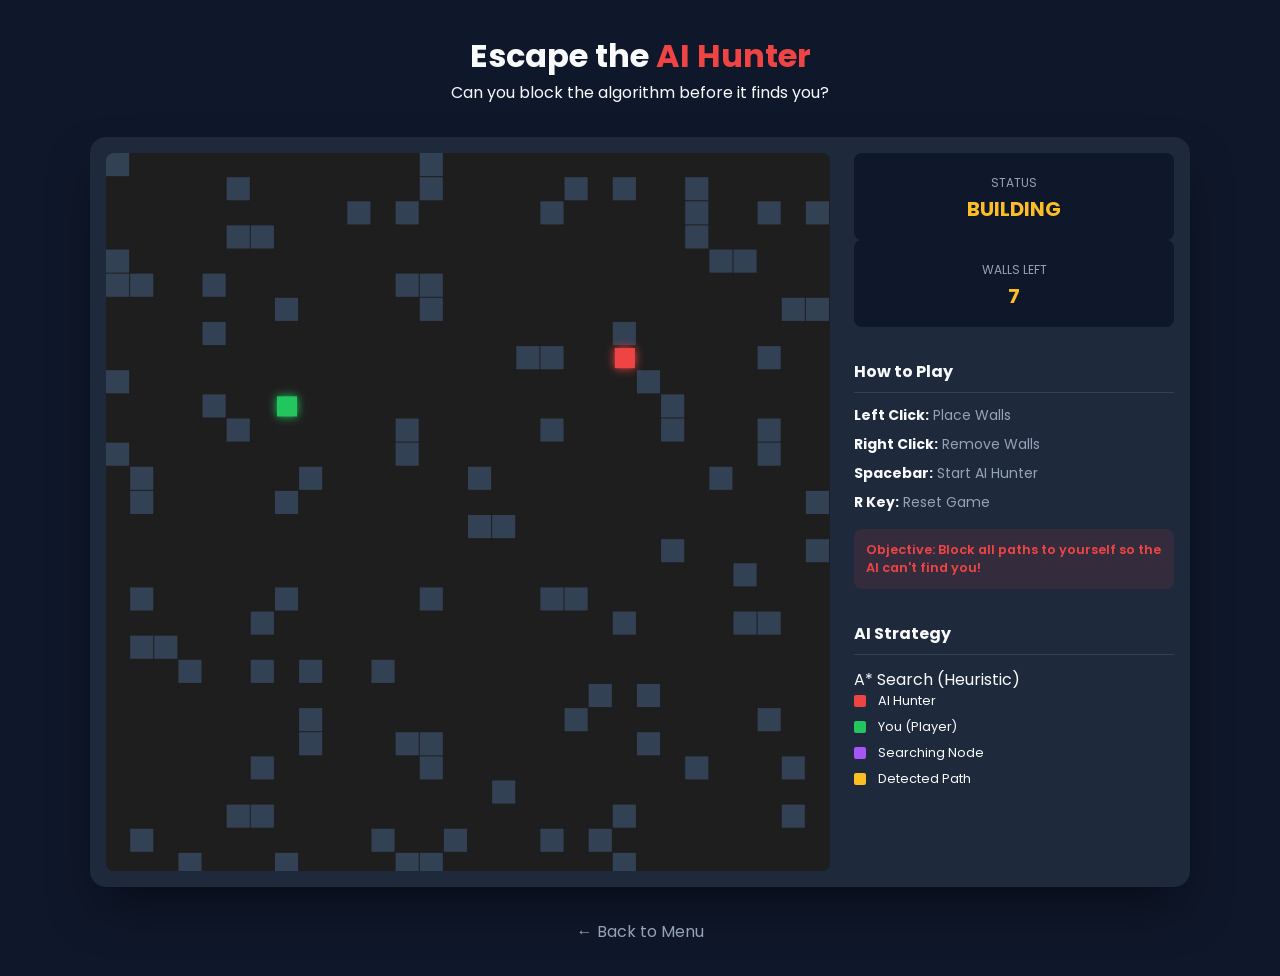
==== escape-ai/index.html @ 464ea35c "snake, escape ai Add more games, still need more editing." ====
<!DOCTYPE html>
<html lang="en">
<head>
    <meta charset="UTF-8">
    <meta name="viewport" content="width=device-width, initial-scale=1.0">
    <title>Escape the AI Hunter - Algorithm Discovery</title>
    <link rel="stylesheet" href="style.css">
    <link rel="preconnect" href="https://fonts.googleapis.com">
    <link rel="preconnect" href="https://fonts.gstatic.com" crossorigin>
    <link href="https://fonts.googleapis.com/css2?family=Poppins:wght@400;600;700&family=JetBrains+Mono:wght@400;700&display=swap" rel="stylesheet">
</head>
<body>
    <div class="container">
        <header>
            <h1>Escape the <span>AI Hunter</span></h1>
            <p>Can you block the algorithm before it finds you?</p>
        </header>

        <div class="game-layout">
            <div class="game-container">
                <canvas id="gameCanvas" width="600" height="600"></canvas>
                <div id="status-overlay" class="overlay hidden">
                    <h2 id="status-text">PLAYER WINS!</h2>
                    <button id="play-again-btn" class="primary-btn" style="margin-top: 1rem; width: auto; padding: 0.75rem 2rem;">Play Again</button>
                </div>
            </div>

            <div class="side-panel">
                <div class="game-stats">
                    <div class="stat-box">
                        <span class="label">Status</span>
                        <span id="game-state-text" class="value">BUILDING</span>
                    </div>
                    <div class="stat-box">
                        <span class="label">Walls Left</span>
                        <span id="walls-left" class="value">10</span>
                    </div>
                </div>

                <div class="instructions">
                    <h3>How to Play</h3>
                    <ul>
                        <li><strong>Left Click:</strong> Place Walls</li>
                        <li><strong>Right Click:</strong> Remove Walls</li>
                        <li><strong>Spacebar:</strong> Start AI Hunter</li>
                        <li><strong>R Key:</strong> Reset Game</li>
                    </ul>
                    <p class="mission">Objective: Block all paths to yourself so the AI can't find you!</p>
                </div>

                <div class="algorithm-visual">
                    <h3>AI Strategy</h3>
                    <div class="algo-tag">A* Search (Heuristic)</div>
                    <div class="legend">
                        <div class="item"><span class="dot hunter"></span> AI Hunter</div>
                        <div class="item"><span class="dot player"></span> You (Player)</div>
                        <div class="item"><span class="dot searching"></span> Searching Node</div>
                        <div class="item"><span class="dot path"></span> Detected Path</div>
                    </div>
                </div>
            </div>
        </div>

        <footer>
            <a href="../index.html" class="back-link">← Back to Menu</a>
        </footer>
    </div>
    <script src="game.js"></script>
</body>
</html>
---- escape-ai/style.css ----
:root {
    --bg-color: #0f172a;
    --panel-bg: #1e293b;
    --text-color: #f8fafc;
    --text-muted: #94a3b8;
    --hunter-color: #ef4444; /* Dark Red */
    --player-color: #22c55e; /* Bright Green */
    --wall-color: #475569;   /* Dark Gray */
    --path-color: #fbbf24;   /* Gold */
    --search-color: #a855f7; /* Light Purple */
}

* { margin: 0; padding: 0; box-sizing: border-box; }

body {
    font-family: 'Poppins', sans-serif;
    background-color: var(--bg-color);
    color: var(--text-color);
    min-height: 100vh;
    padding: 2rem;
}

.container {
    max-width: 1100px;
    margin: 0 auto;
}

header { text-align: center; margin-bottom: 2rem; }
header h1 span { color: var(--hunter-color); }

.game-layout {
    display: grid;
    grid-template-columns: 1fr 320px;
    gap: 1.5rem;
    background-color: var(--panel-bg);
    padding: 1rem;
    border-radius: 1rem;
    box-shadow: 0 25px 50px -12px rgba(0, 0, 0, 0.5);
    height: 750px; /* เพิ่มความสูงคงที่เพื่อให้ดูเต็ม */
}

.game-container {
    position: relative;
    background-color: #1e1e1e;
    border-radius: 0.5rem;
    overflow: hidden;
    width: 100%;
    height: 100%;
}

canvas {
    display: block;
    width: 100%;
    height: 100%;
    cursor: crosshair;
}

.overlay {
    position: absolute;
    top: 0; left: 0; width: 100%; height: 100%;
    background: rgba(15, 23, 42, 0.9);
    display: flex; flex-direction: column;
    justify-content: center; align-items: center;
    z-index: 10;
}

.overlay.hidden { display: none; }

.side-panel {
    display: flex; flex-direction: column; gap: 2rem;
}

.stat-box {
    background: #0f172a;
    padding: 1rem;
    border-radius: 0.5rem;
    text-align: center;
}

.stat-box .label { font-size: 0.75rem; color: var(--text-muted); text-transform: uppercase; }
.stat-box .value { display: block; font-size: 1.25rem; font-weight: 700; color: var(--path-color); }

.instructions h3, .algorithm-visual h3 {
    font-size: 1rem; margin-bottom: 0.75rem; border-bottom: 1px solid #334155; padding-bottom: 0.5rem;
}

.instructions ul { list-style: none; font-size: 0.875rem; color: var(--text-muted); }
.instructions li { margin-bottom: 0.5rem; }
.instructions strong { color: var(--text-color); }

.mission {
    margin-top: 1rem;
    padding: 0.75rem;
    background: rgba(239, 68, 68, 0.1);
    color: var(--hunter-color);
    border-radius: 0.5rem;
    font-size: 0.8rem;
    font-weight: 600;
}

.legend { display: flex; flex-direction: column; gap: 0.5rem; }
.item { display: flex; align-items: center; gap: 0.75rem; font-size: 0.8rem; }
.dot { width: 12px; height: 12px; border-radius: 2px; }

.dot.hunter { background: var(--hunter-color); }
.dot.player { background: var(--player-color); }
.dot.searching { background: var(--search-color); }
.dot.path { background: var(--path-color); }

.back-link { display: block; text-align: center; margin-top: 2rem; color: var(--text-muted); text-decoration: none; }
.back-link:hover { color: var(--path-color); }
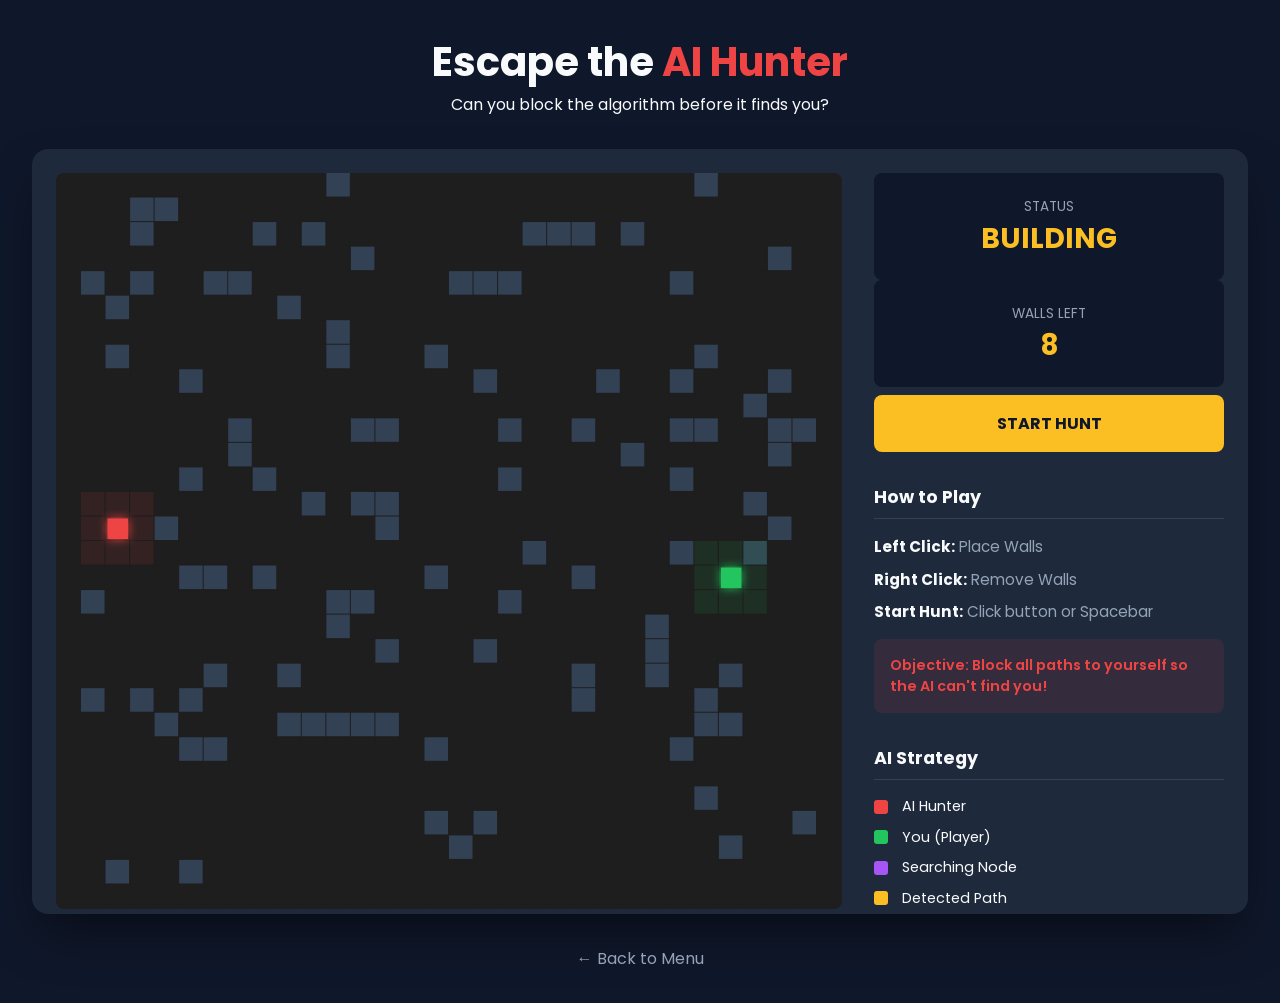
==== commit 36723d7e: "escape ai v1 first version" ====
--- a/escape-ai/index.html
+++ b/escape-ai/index.html
@@ -21,7 +21,10 @@
                 <canvas id="gameCanvas" width="600" height="600"></canvas>
                 <div id="status-overlay" class="overlay hidden">
                     <h2 id="status-text">PLAYER WINS!</h2>
-                    <button id="play-again-btn" class="primary-btn" style="margin-top: 1rem; width: auto; padding: 0.75rem 2rem;">Play Again</button>
+                    <div class="button-group">
+                        <button id="retry-btn" class="secondary-btn">Retry Level</button>
+                        <button id="next-btn" class="primary-btn">Next Level</button>
+                    </div>
                 </div>
             </div>
 
@@ -35,6 +38,7 @@
                         <span class="label">Walls Left</span>
                         <span id="walls-left" class="value">10</span>
                     </div>
+                    <button id="start-btn" class="primary-btn">START HUNT</button>
                 </div>
 
                 <div class="instructions">
@@ -42,15 +46,13 @@
                     <ul>
                         <li><strong>Left Click:</strong> Place Walls</li>
                         <li><strong>Right Click:</strong> Remove Walls</li>
-                        <li><strong>Spacebar:</strong> Start AI Hunter</li>
-                        <li><strong>R Key:</strong> Reset Game</li>
+                        <li><strong>Start Hunt:</strong> Click button or Spacebar</li>
                     </ul>
                     <p class="mission">Objective: Block all paths to yourself so the AI can't find you!</p>
                 </div>
 
                 <div class="algorithm-visual">
                     <h3>AI Strategy</h3>
-                    <div class="algo-tag">A* Search (Heuristic)</div>
                     <div class="legend">
                         <div class="item"><span class="dot hunter"></span> AI Hunter</div>
                         <div class="item"><span class="dot player"></span> You (Player)</div>
@@ -67,4 +69,4 @@
     </div>
     <script src="game.js"></script>
 </body>
-</html>
+</html>
--- a/escape-ai/style.css
+++ b/escape-ai/style.css
@@ -21,22 +21,24 @@
 }
 
 .container {
-    max-width: 1100px;
+    max-width: 1400px;
     margin: 0 auto;
 }
 
 header { text-align: center; margin-bottom: 2rem; }
+header h1 { font-size: 2.5rem; }
 header h1 span { color: var(--hunter-color); }
 
 .game-layout {
     display: grid;
-    grid-template-columns: 1fr 320px;
-    gap: 1.5rem;
+    grid-template-columns: 1fr 350px;
+    gap: 2rem;
     background-color: var(--panel-bg);
-    padding: 1rem;
+    padding: 1.5rem;
     border-radius: 1rem;
     box-shadow: 0 25px 50px -12px rgba(0, 0, 0, 0.5);
-    height: 750px; /* เพิ่มความสูงคงที่เพื่อให้ดูเต็ม */
+    height: 85vh; /* Responsive height */
+    min-height: 700px;
 }
 
 .game-container {
@@ -46,12 +48,14 @@
     overflow: hidden;
     width: 100%;
     height: 100%;
+    display: flex;
+    justify-content: center;
+    align-items: center;
 }
 
 canvas {
     display: block;
-    width: 100%;
-    height: 100%;
+    /* Canvas size is managed by JS to stay square */
     cursor: crosshair;
 }
 
@@ -72,40 +76,88 @@
 
 .stat-box {
     background: #0f172a;
-    padding: 1rem;
+    padding: 1.25rem;
     border-radius: 0.5rem;
     text-align: center;
 }
 
-.stat-box .label { font-size: 0.75rem; color: var(--text-muted); text-transform: uppercase; }
-.stat-box .value { display: block; font-size: 1.25rem; font-weight: 700; color: var(--path-color); }
+.stat-box .label { font-size: 0.85rem; color: var(--text-muted); text-transform: uppercase; }
+.stat-box .value { display: block; font-size: 1.75rem; font-weight: 700; color: var(--path-color); }
 
 .instructions h3, .algorithm-visual h3 {
-    font-size: 1rem; margin-bottom: 0.75rem; border-bottom: 1px solid #334155; padding-bottom: 0.5rem;
+    font-size: 1.1rem; margin-bottom: 1rem; border-bottom: 1px solid #334155; padding-bottom: 0.5rem;
 }
 
-.instructions ul { list-style: none; font-size: 0.875rem; color: var(--text-muted); }
-.instructions li { margin-bottom: 0.5rem; }
+.instructions ul { list-style: none; font-size: 0.95rem; color: var(--text-muted); }
+.instructions li { margin-bottom: 0.6rem; }
 .instructions strong { color: var(--text-color); }
 
 .mission {
     margin-top: 1rem;
-    padding: 0.75rem;
+    padding: 1rem;
     background: rgba(239, 68, 68, 0.1);
     color: var(--hunter-color);
     border-radius: 0.5rem;
-    font-size: 0.8rem;
+    font-size: 0.9rem;
     font-weight: 600;
 }
 
-.legend { display: flex; flex-direction: column; gap: 0.5rem; }
-.item { display: flex; align-items: center; gap: 0.75rem; font-size: 0.8rem; }
-.dot { width: 12px; height: 12px; border-radius: 2px; }
+.legend { display: flex; flex-direction: column; gap: 0.6rem; }
+.item { display: flex; align-items: center; gap: 0.85rem; font-size: 0.9rem; }
+.dot { width: 14px; height: 14px; border-radius: 3px; }
 
 .dot.hunter { background: var(--hunter-color); }
 .dot.player { background: var(--player-color); }
 .dot.searching { background: var(--search-color); }
 .dot.path { background: var(--path-color); }
 
+.primary-btn {
+    background-color: var(--path-color);
+    color: #0f172a;
+    border: none;
+    padding: 1rem 1.5rem;
+    border-radius: 0.5rem;
+    font-weight: 700;
+    font-size: 1rem;
+    cursor: pointer;
+    font-family: inherit;
+    transition: all 0.2s;
+    width: 100%;
+    margin-top: 0.5rem;
+}
+
+.primary-btn:hover {
+    background-color: #f59e0b;
+    transform: translateY(-2px);
+}
+
+.primary-btn:active {
+    transform: translateY(0);
+}
+
+.secondary-btn {
+    background-color: transparent;
+    color: var(--text-color);
+    border: 2px solid var(--wall-color);
+    padding: 1rem 1.5rem;
+    border-radius: 0.5rem;
+    font-weight: 700;
+    font-size: 1rem;
+    cursor: pointer;
+    font-family: inherit;
+    transition: all 0.2s;
+}
+
+.secondary-btn:hover {
+    border-color: var(--text-color);
+    background: rgba(255,255,255,0.05);
+}
+
+.button-group {
+    display: flex;
+    gap: 1rem;
+    margin-top: 1.5rem;
+}
+
 .back-link { display: block; text-align: center; margin-top: 2rem; color: var(--text-muted); text-decoration: none; }
 .back-link:hover { color: var(--path-color); }
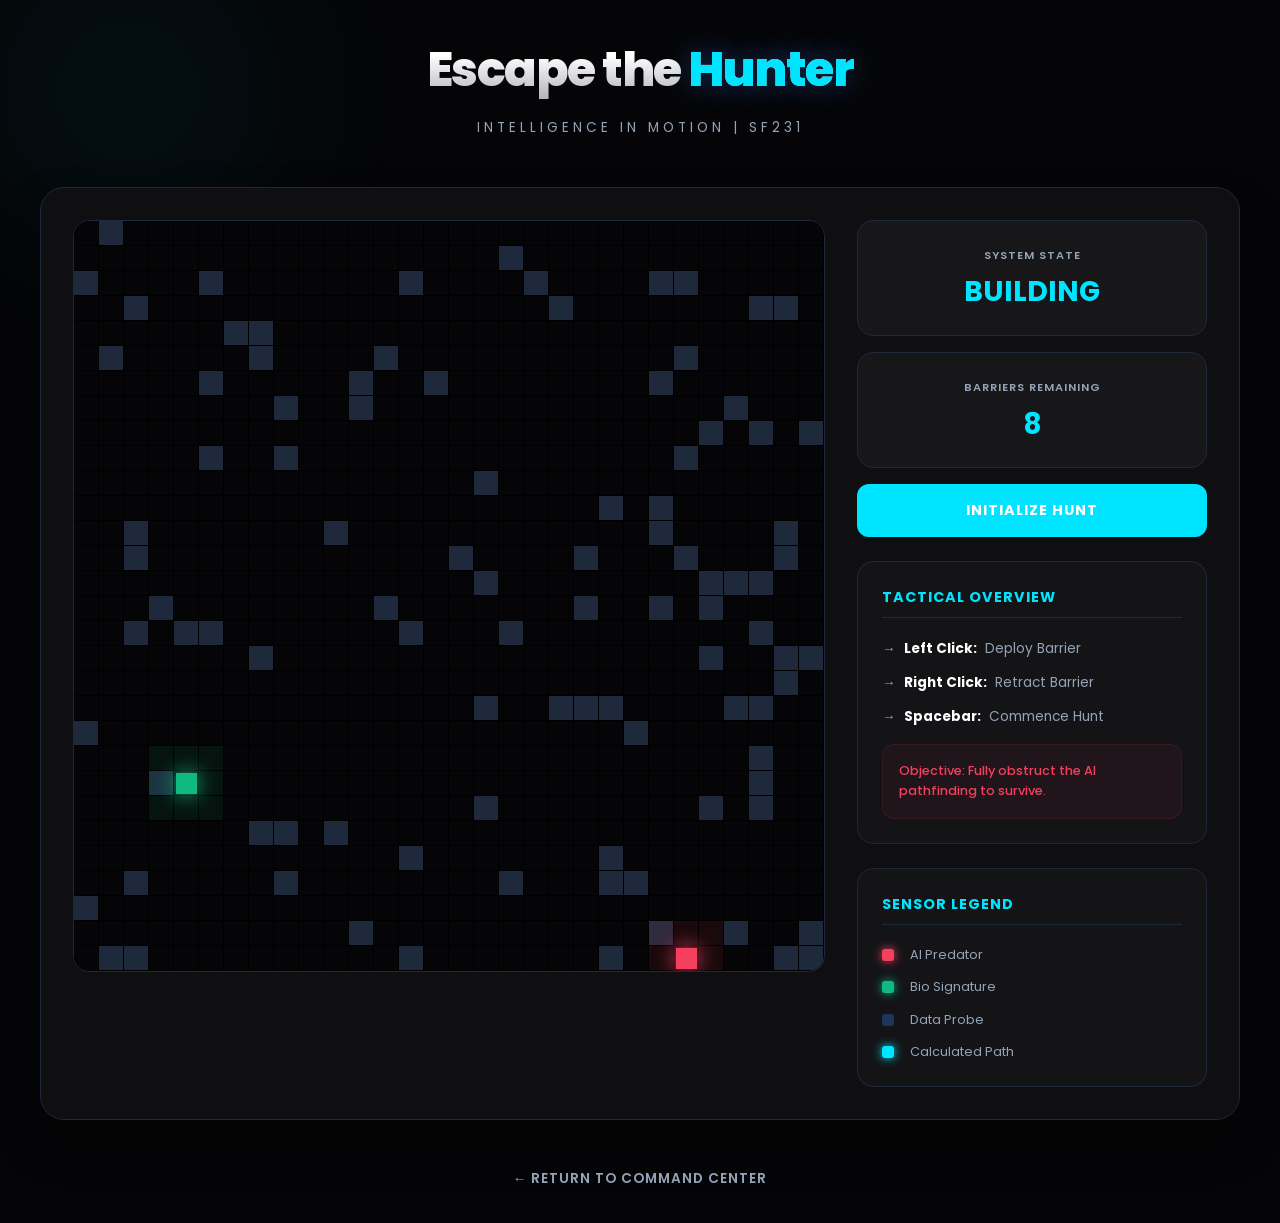
==== commit 0a9eda24: "first part ux/ui edit" ====
--- a/escape-ai/index.html
+++ b/escape-ai/index.html
@@ -3,24 +3,24 @@
 <head>
     <meta charset="UTF-8">
     <meta name="viewport" content="width=device-width, initial-scale=1.0">
-    <title>Escape the AI Hunter - Algorithm Discovery</title>
+    <title>AuAI | Escape the Hunter</title>
     <link rel="stylesheet" href="style.css">
     <link rel="preconnect" href="https://fonts.googleapis.com">
     <link rel="preconnect" href="https://fonts.gstatic.com" crossorigin>
-    <link href="https://fonts.googleapis.com/css2?family=Poppins:wght@400;600;700&family=JetBrains+Mono:wght@400;700&display=swap" rel="stylesheet">
+    <link href="https://fonts.googleapis.com/css2?family=Poppins:wght@300;400;600;700;800&display=swap" rel="stylesheet">
 </head>
 <body>
     <div class="container">
         <header>
-            <h1>Escape the <span>AI Hunter</span></h1>
-            <p>Can you block the algorithm before it finds you?</p>
+            <h1>Escape the <span>Hunter</span></h1>
+            <p>Intelligence in Motion | SF231</p>
         </header>
 
         <div class="game-layout">
             <div class="game-container">
-                <canvas id="gameCanvas" width="600" height="600"></canvas>
+                <canvas id="gameCanvas"></canvas>
                 <div id="status-overlay" class="overlay hidden">
-                    <h2 id="status-text">PLAYER WINS!</h2>
+                    <h2 id="status-text">MISSION SUCCESS</h2>
                     <div class="button-group">
                         <button id="retry-btn" class="secondary-btn">Retry Level</button>
                         <button id="next-btn" class="primary-btn">Next Level</button>
@@ -31,42 +31,42 @@
             <div class="side-panel">
                 <div class="game-stats">
                     <div class="stat-box">
-                        <span class="label">Status</span>
+                        <span class="label">System State</span>
                         <span id="game-state-text" class="value">BUILDING</span>
                     </div>
                     <div class="stat-box">
-                        <span class="label">Walls Left</span>
-                        <span id="walls-left" class="value">10</span>
+                        <span class="label">Barriers Remaining</span>
+                        <span id="walls-left" class="value">0</span>
                     </div>
-                    <button id="start-btn" class="primary-btn">START HUNT</button>
+                    <button id="start-btn" class="primary-btn">Initialize Hunt</button>
                 </div>
 
                 <div class="instructions">
-                    <h3>How to Play</h3>
+                    <h3>Tactical Overview</h3>
                     <ul>
-                        <li><strong>Left Click:</strong> Place Walls</li>
-                        <li><strong>Right Click:</strong> Remove Walls</li>
-                        <li><strong>Start Hunt:</strong> Click button or Spacebar</li>
+                        <li><strong>Left Click:</strong> Deploy Barrier</li>
+                        <li><strong>Right Click:</strong> Retract Barrier</li>
+                        <li><strong>Spacebar:</strong> Commence Hunt</li>
                     </ul>
-                    <p class="mission">Objective: Block all paths to yourself so the AI can't find you!</p>
+                    <p class="mission">Objective: Fully obstruct the AI pathfinding to survive.</p>
                 </div>
 
                 <div class="algorithm-visual">
-                    <h3>AI Strategy</h3>
+                    <h3>Sensor Legend</h3>
                     <div class="legend">
-                        <div class="item"><span class="dot hunter"></span> AI Hunter</div>
-                        <div class="item"><span class="dot player"></span> You (Player)</div>
-                        <div class="item"><span class="dot searching"></span> Searching Node</div>
-                        <div class="item"><span class="dot path"></span> Detected Path</div>
+                        <div class="item"><span class="dot hunter"></span> AI Predator</div>
+                        <div class="item"><span class="dot player"></span> Bio Signature</div>
+                        <div class="item"><span class="dot searching"></span> Data Probe</div>
+                        <div class="item"><span class="dot path"></span> Calculated Path</div>
                     </div>
                 </div>
             </div>
         </div>
 
         <footer>
-            <a href="../index.html" class="back-link">← Back to Menu</a>
+            <a href="../index.html" class="back-link">← Return to Command Center</a>
         </footer>
     </div>
     <script src="game.js"></script>
 </body>
-</html>+</html>
--- a/escape-ai/style.css
+++ b/escape-ai/style.css
@@ -1,13 +1,20 @@
+/* AuAI Theme for Escape the Hunter */
 :root {
-    --bg-color: #0f172a;
-    --panel-bg: #1e293b;
-    --text-color: #f8fafc;
+    --bg-color: #050507;
+    --panel-bg: #0f0f12;
+    --panel-hover: #16161a;
+    --accent-color: #00e5ff;
+    --accent-glow: rgba(0, 229, 255, 0.4);
+    --text-main: #ffffff;
     --text-muted: #94a3b8;
-    --hunter-color: #ef4444; /* Dark Red */
-    --player-color: #22c55e; /* Bright Green */
-    --wall-color: #475569;   /* Dark Gray */
-    --path-color: #fbbf24;   /* Gold */
-    --search-color: #a855f7; /* Light Purple */
+    --card-border: #1e293b;
+    --transition-speed: 0.4s;
+    
+    /* Game specific colors */
+    --hunter-color: #f43f5e; 
+    --player-color: #10b981; 
+    --path-color: #00e5ff;   
+    --search-color: rgba(0, 229, 255, 0.1);
 }
 
 * { margin: 0; padding: 0; box-sizing: border-box; }
@@ -15,149 +22,240 @@
 body {
     font-family: 'Poppins', sans-serif;
     background-color: var(--bg-color);
-    color: var(--text-color);
+    color: var(--text-main);
     min-height: 100vh;
     padding: 2rem;
+    display: flex;
+    justify-content: center;
+    line-height: 1.6;
+}
+
+/* Background Glow */
+body::before {
+    content: '';
+    position: fixed;
+    top: -10%;
+    left: -10%;
+    width: 40%;
+    height: 40%;
+    background: radial-gradient(circle, var(--accent-glow) 0%, transparent 70%);
+    z-index: -1;
+    filter: blur(80px);
+    opacity: 0.2;
 }
 
 .container {
-    max-width: 1400px;
+    max-width: 1200px;
+    width: 100%;
     margin: 0 auto;
 }
 
-header { text-align: center; margin-bottom: 2rem; }
-header h1 { font-size: 2.5rem; }
-header h1 span { color: var(--hunter-color); }
+header { text-align: center; margin-bottom: 3rem; }
+header h1 { 
+    font-size: 3rem; 
+    font-weight: 800; 
+    letter-spacing: -1.5px;
+    background: linear-gradient(to bottom, #fff 30%, #a1a1aa 100%);
+    -webkit-background-clip: text;
+    -webkit-text-fill-color: transparent;
+}
+header h1 span { 
+    color: var(--accent-color); 
+    -webkit-text-fill-color: var(--accent-color);
+    text-shadow: 0 0 30px rgba(59, 130, 246, 0.4);
+}
+header p {
+    font-size: 0.85rem;
+    color: var(--text-muted);
+    text-transform: uppercase;
+    letter-spacing: 4px;
+    margin-top: 0.5rem;
+}
 
 .game-layout {
     display: grid;
     grid-template-columns: 1fr 350px;
     gap: 2rem;
     background-color: var(--panel-bg);
-    padding: 1.5rem;
-    border-radius: 1rem;
+    padding: 2rem;
+    border-radius: 1.5rem;
+    border: 1px solid var(--card-border);
     box-shadow: 0 25px 50px -12px rgba(0, 0, 0, 0.5);
-    height: 85vh; /* Responsive height */
-    min-height: 700px;
 }
 
 .game-container {
     position: relative;
-    background-color: #1e1e1e;
-    border-radius: 0.5rem;
+    background-color: #000;
+    border-radius: 1rem;
     overflow: hidden;
     width: 100%;
-    height: 100%;
+    aspect-ratio: 1/1;
     display: flex;
     justify-content: center;
     align-items: center;
+    border: 1px solid var(--card-border);
 }
 
 canvas {
     display: block;
-    /* Canvas size is managed by JS to stay square */
     cursor: crosshair;
 }
 
 .overlay {
     position: absolute;
     top: 0; left: 0; width: 100%; height: 100%;
-    background: rgba(15, 23, 42, 0.9);
+    background: rgba(10, 10, 12, 0.9);
     display: flex; flex-direction: column;
     justify-content: center; align-items: center;
     z-index: 10;
+    backdrop-filter: blur(8px);
 }
 
 .overlay.hidden { display: none; }
+.overlay h2 { font-size: 2.5rem; font-weight: 800; margin-bottom: 2rem; color: #fff; }
 
 .side-panel {
-    display: flex; flex-direction: column; gap: 2rem;
+    display: flex; flex-direction: column; gap: 1.5rem;
+}
+
+.game-stats {
+    display: flex;
+    flex-direction: column;
+    gap: 1rem;
 }
 
 .stat-box {
-    background: #0f172a;
+    background: rgba(255, 255, 255, 0.03);
     padding: 1.25rem;
-    border-radius: 0.5rem;
+    border-radius: 1rem;
     text-align: center;
-}
-
-.stat-box .label { font-size: 0.85rem; color: var(--text-muted); text-transform: uppercase; }
-.stat-box .value { display: block; font-size: 1.75rem; font-weight: 700; color: var(--path-color); }
+    border: 1px solid var(--card-border);
+}
+
+.stat-box .label { 
+    font-size: 0.7rem; 
+    color: var(--text-muted); 
+    text-transform: uppercase; 
+    letter-spacing: 1px;
+    font-weight: 600;
+}
+.stat-box .value { 
+    display: block; 
+    font-size: 1.75rem; 
+    font-weight: 700; 
+    color: var(--accent-color);
+    margin-top: 0.25rem;
+}
+
+.instructions, .algorithm-visual {
+    background: rgba(255, 255, 255, 0.02);
+    padding: 1.5rem;
+    border-radius: 1rem;
+    border: 1px solid var(--card-border);
+}
 
 .instructions h3, .algorithm-visual h3 {
-    font-size: 1.1rem; margin-bottom: 1rem; border-bottom: 1px solid #334155; padding-bottom: 0.5rem;
-}
-
-.instructions ul { list-style: none; font-size: 0.95rem; color: var(--text-muted); }
-.instructions li { margin-bottom: 0.6rem; }
-.instructions strong { color: var(--text-color); }
+    font-size: 0.9rem; 
+    margin-bottom: 1.25rem; 
+    text-transform: uppercase; 
+    letter-spacing: 1px;
+    color: var(--accent-color);
+    border-bottom: 1px solid var(--card-border);
+    padding-bottom: 0.5rem;
+}
+
+.instructions ul { list-style: none; font-size: 0.85rem; color: var(--text-muted); }
+.instructions li { margin-bottom: 0.75rem; display: flex; align-items: flex-start; gap: 0.5rem; }
+.instructions li::before { content: '→'; color: var(--accent-color); font-weight: 800; }
+.instructions strong { color: var(--text-main); }
 
 .mission {
     margin-top: 1rem;
     padding: 1rem;
-    background: rgba(239, 68, 68, 0.1);
+    background: rgba(244, 63, 94, 0.05);
     color: var(--hunter-color);
-    border-radius: 0.5rem;
+    border-radius: 0.75rem;
+    font-size: 0.8rem;
+    font-weight: 500;
+    border: 1px solid rgba(244, 63, 94, 0.1);
+}
+
+.legend { display: flex; flex-direction: column; gap: 0.75rem; }
+.item { display: flex; align-items: center; gap: 1rem; font-size: 0.8rem; color: var(--text-muted); }
+.dot { width: 12px; height: 12px; border-radius: 3px; }
+
+.dot.hunter { background: var(--hunter-color); box-shadow: 0 0 10px var(--hunter-color); }
+.dot.player { background: var(--player-color); box-shadow: 0 0 10px var(--player-color); }
+.dot.searching { background: rgba(59, 130, 246, 0.3); }
+.dot.path { background: var(--path-color); box-shadow: 0 0 10px var(--path-color); }
+
+.primary-btn {
+    background-color: var(--accent-color);
+    color: #fff;
+    border: none;
+    padding: 1rem;
+    border-radius: 0.75rem;
+    font-weight: 700;
     font-size: 0.9rem;
-    font-weight: 600;
-}
-
-.legend { display: flex; flex-direction: column; gap: 0.6rem; }
-.item { display: flex; align-items: center; gap: 0.85rem; font-size: 0.9rem; }
-.dot { width: 14px; height: 14px; border-radius: 3px; }
-
-.dot.hunter { background: var(--hunter-color); }
-.dot.player { background: var(--player-color); }
-.dot.searching { background: var(--search-color); }
-.dot.path { background: var(--path-color); }
-
-.primary-btn {
-    background-color: var(--path-color);
-    color: #0f172a;
-    border: none;
-    padding: 1rem 1.5rem;
-    border-radius: 0.5rem;
-    font-weight: 700;
-    font-size: 1rem;
     cursor: pointer;
     font-family: inherit;
-    transition: all 0.2s;
-    width: 100%;
-    margin-top: 0.5rem;
-}
-
-.primary-btn:hover {
-    background-color: #f59e0b;
+    transition: all 0.3s;
+    text-transform: uppercase;
+    letter-spacing: 1px;
+}
+
+.primary-btn:hover:not(:disabled) {
     transform: translateY(-2px);
-}
-
-.primary-btn:active {
-    transform: translateY(0);
+    box-shadow: 0 10px 20px rgba(59, 130, 246, 0.3);
+    filter: brightness(1.1);
+}
+
+.primary-btn:disabled {
+    opacity: 0.5;
+    cursor: not-allowed;
 }
 
 .secondary-btn {
     background-color: transparent;
-    color: var(--text-color);
-    border: 2px solid var(--wall-color);
+    color: var(--text-main);
+    border: 1px solid var(--card-border);
     padding: 1rem 1.5rem;
-    border-radius: 0.5rem;
-    font-weight: 700;
-    font-size: 1rem;
+    border-radius: 0.75rem;
+    font-weight: 600;
+    font-size: 0.9rem;
     cursor: pointer;
     font-family: inherit;
-    transition: all 0.2s;
+    transition: all 0.3s;
 }
 
 .secondary-btn:hover {
-    border-color: var(--text-color);
-    background: rgba(255,255,255,0.05);
+    background: rgba(255, 255, 255, 0.05);
+    border-color: var(--text-muted);
 }
 
 .button-group {
     display: flex;
     gap: 1rem;
-    margin-top: 1.5rem;
-}
-
-.back-link { display: block; text-align: center; margin-top: 2rem; color: var(--text-muted); text-decoration: none; }
-.back-link:hover { color: var(--path-color); }
+}
+
+.back-link { 
+    display: inline-block; 
+    color: var(--text-muted); 
+    text-decoration: none; 
+    font-size: 0.85rem; 
+    margin-top: 3rem;
+    text-transform: uppercase;
+    letter-spacing: 1px;
+    font-weight: 600;
+    transition: all 0.3s;
+}
+.back-link:hover { color: var(--accent-color); transform: translateX(-5px); }
+
+footer { text-align: center; }
+
+@media (max-width: 1000px) {
+    .game-layout {
+        grid-template-columns: 1fr;
+    }
+    body { padding: 1rem; }
+}
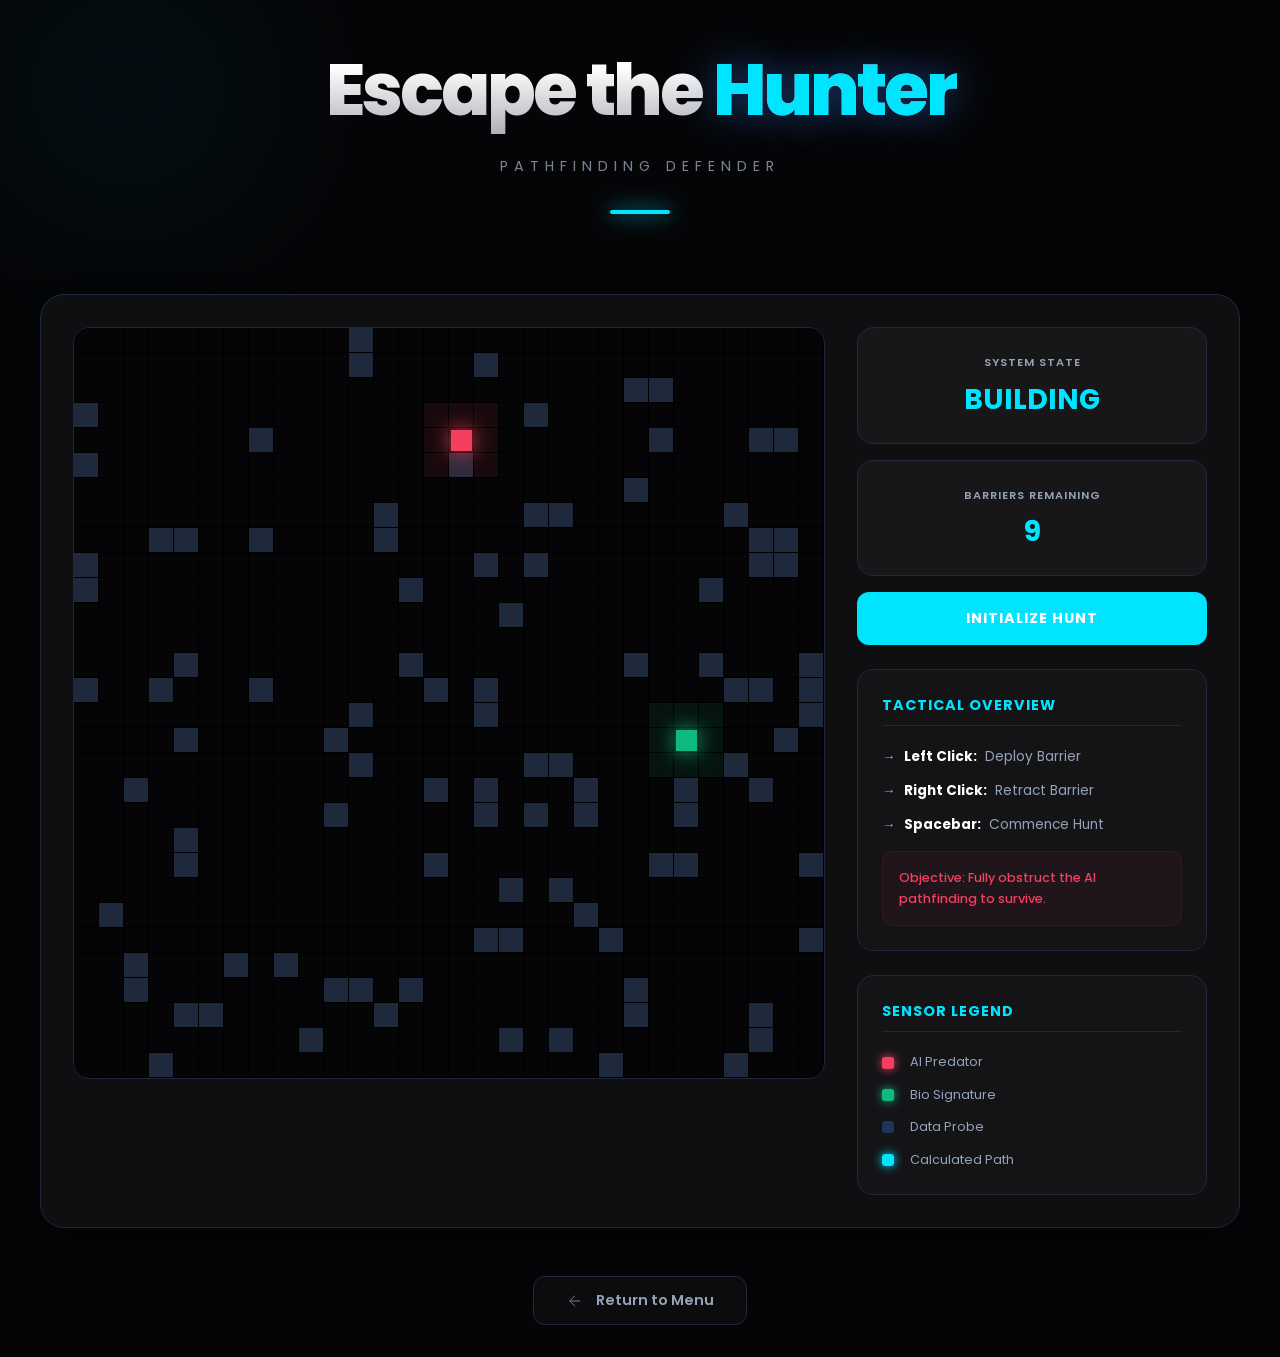
==== commit 534750ad: "v1 first final" ====
--- a/escape-ai/index.html
+++ b/escape-ai/index.html
@@ -13,7 +13,7 @@
     <div class="container">
         <header>
             <h1>Escape the <span>Hunter</span></h1>
-            <p>Intelligence in Motion | SF231</p>
+            <p>Pathfinding Defender</p>
         </header>
 
         <div class="game-layout">
@@ -64,9 +64,15 @@
         </div>
 
         <footer>
-            <a href="../index.html" class="back-link">← Return to Command Center</a>
+            <a href="../index.html" class="menu-btn">
+                <svg viewBox="0 0 24 24" fill="none" stroke="currentColor" strokeWidth="2.5" strokeLinecap="round" strokeLinejoin="round">
+                    <line x1="19" y1="12" x2="5" y2="12"></line>
+                    <polyline points="12 19 5 12 12 5"></polyline>
+                </svg>
+                Return to Menu
+            </a>
         </footer>
     </div>
     <script src="game.js"></script>
 </body>
-</html>
+</html>
--- a/escape-ai/style.css
+++ b/escape-ai/style.css
@@ -50,26 +50,42 @@
     margin: 0 auto;
 }
 
-header { text-align: center; margin-bottom: 3rem; }
+header { 
+    text-align: center; 
+    margin-bottom: 5rem; 
+    position: relative;
+}
 header h1 { 
-    font-size: 3rem; 
+    font-size: 4.5rem; 
     font-weight: 800; 
-    letter-spacing: -1.5px;
+    letter-spacing: -3px;
     background: linear-gradient(to bottom, #fff 30%, #a1a1aa 100%);
     -webkit-background-clip: text;
     -webkit-text-fill-color: transparent;
+    margin-bottom: 0.5rem;
 }
 header h1 span { 
     color: var(--accent-color); 
     -webkit-text-fill-color: var(--accent-color);
-    text-shadow: 0 0 30px rgba(59, 130, 246, 0.4);
+    text-shadow: 0 0 40px rgba(59, 130, 246, 0.5);
 }
 header p {
-    font-size: 0.85rem;
+    font-size: 0.9rem;
     color: var(--text-muted);
+    font-weight: 400;
     text-transform: uppercase;
-    letter-spacing: 4px;
-    margin-top: 0.5rem;
+    letter-spacing: 6px;
+    opacity: 0.8;
+}
+header::after {
+    content: '';
+    display: block;
+    width: 60px;
+    height: 4px;
+    background: var(--accent-color);
+    margin: 2rem auto 0;
+    border-radius: 4px;
+    box-shadow: 0 0 20px var(--accent-color);
 }
 
 .game-layout {
@@ -238,18 +254,40 @@
     gap: 1rem;
 }
 
-.back-link { 
-    display: inline-block; 
-    color: var(--text-muted); 
-    text-decoration: none; 
-    font-size: 0.85rem; 
+.menu-btn {
+    display: inline-flex;
+    align-items: center;
+    justify-content: center;
+    gap: 0.75rem;
+    padding: 0.75rem 2rem;
+    background: rgba(255, 255, 255, 0.03);
+    border: 1px solid var(--card-border);
+    border-radius: 12px;
+    color: var(--text-muted);
+    text-decoration: none;
+    font-size: 0.9rem;
+    font-weight: 600;
+    transition: all 0.3s cubic-bezier(0.23, 1, 0.32, 1);
     margin-top: 3rem;
-    text-transform: uppercase;
-    letter-spacing: 1px;
-    font-weight: 600;
-    transition: all 0.3s;
-}
-.back-link:hover { color: var(--accent-color); transform: translateX(-5px); }
+}
+
+.menu-btn:hover {
+    background: rgba(59, 130, 246, 0.1);
+    border-color: var(--accent-color);
+    color: var(--text-main);
+    transform: translateY(-3px);
+    box-shadow: 0 10px 20px rgba(0, 0, 0, 0.4);
+}
+
+.menu-btn svg {
+    width: 18px;
+    height: 18px;
+    transition: transform 0.3s;
+}
+
+.menu-btn:hover svg {
+    transform: translateX(-4px);
+}
 
 footer { text-align: center; }
 
@@ -258,4 +296,4 @@
         grid-template-columns: 1fr;
     }
     body { padding: 1rem; }
-}
+}
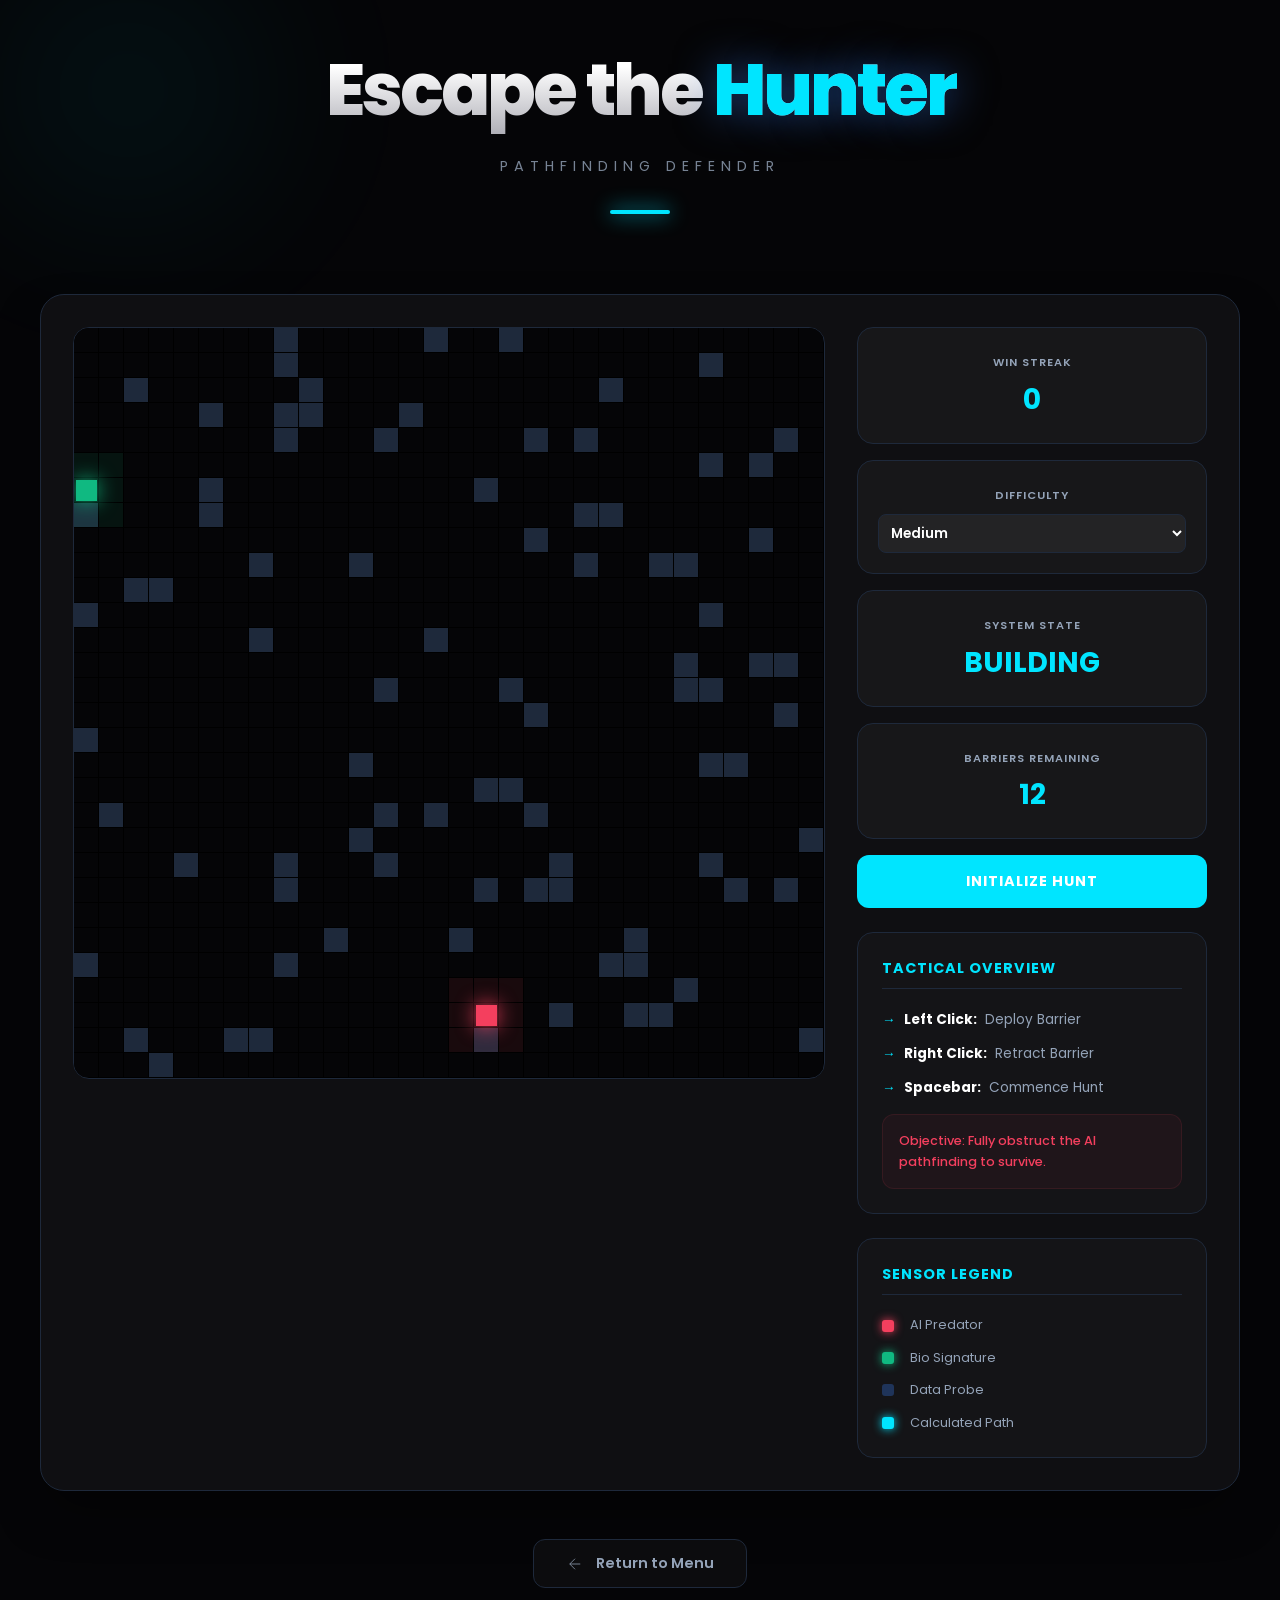
==== commit a649e9fa: "final touch" ====
--- a/escape-ai/index.html
+++ b/escape-ai/index.html
@@ -30,6 +30,18 @@
 
             <div class="side-panel">
                 <div class="game-stats">
+                    <div class="stat-box">
+                        <span class="label">Win Streak</span>
+                        <span id="win-streak" class="value">0</span>
+                    </div>
+                    <div class="stat-box">
+                        <span class="label">Difficulty</span>
+                        <select id="difficulty-select" class="difficulty-dropdown">
+                            <option value="easy">Easy</option>
+                            <option value="medium" selected>Medium</option>
+                            <option value="hard">Hard</option>
+                        </select>
+                    </div>
                     <div class="stat-box">
                         <span class="label">System State</span>
                         <span id="game-state-text" class="value">BUILDING</span>
--- a/escape-ai/style.css
+++ b/escape-ai/style.css
@@ -163,6 +163,36 @@
     margin-top: 0.25rem;
 }
 
+.difficulty-dropdown {
+    width: 100%;
+    background: rgba(255, 255, 255, 0.05);
+    border: 1px solid var(--card-border);
+    border-radius: 8px;
+    color: var(--text-main);
+    padding: 0.5rem;
+    font-family: inherit;
+    font-weight: 600;
+    cursor: pointer;
+    margin-top: 0.5rem;
+    outline: none;
+    transition: all 0.3s;
+}
+
+.difficulty-dropdown:hover:not(:disabled) {
+    border-color: var(--accent-color);
+    background: rgba(255, 255, 255, 0.08);
+}
+
+.difficulty-dropdown:disabled {
+    opacity: 0.5;
+    cursor: not-allowed;
+}
+
+.difficulty-dropdown option {
+    background: #0f0f12;
+    color: white;
+}
+
 .instructions, .algorithm-visual {
     background: rgba(255, 255, 255, 0.02);
     padding: 1.5rem;
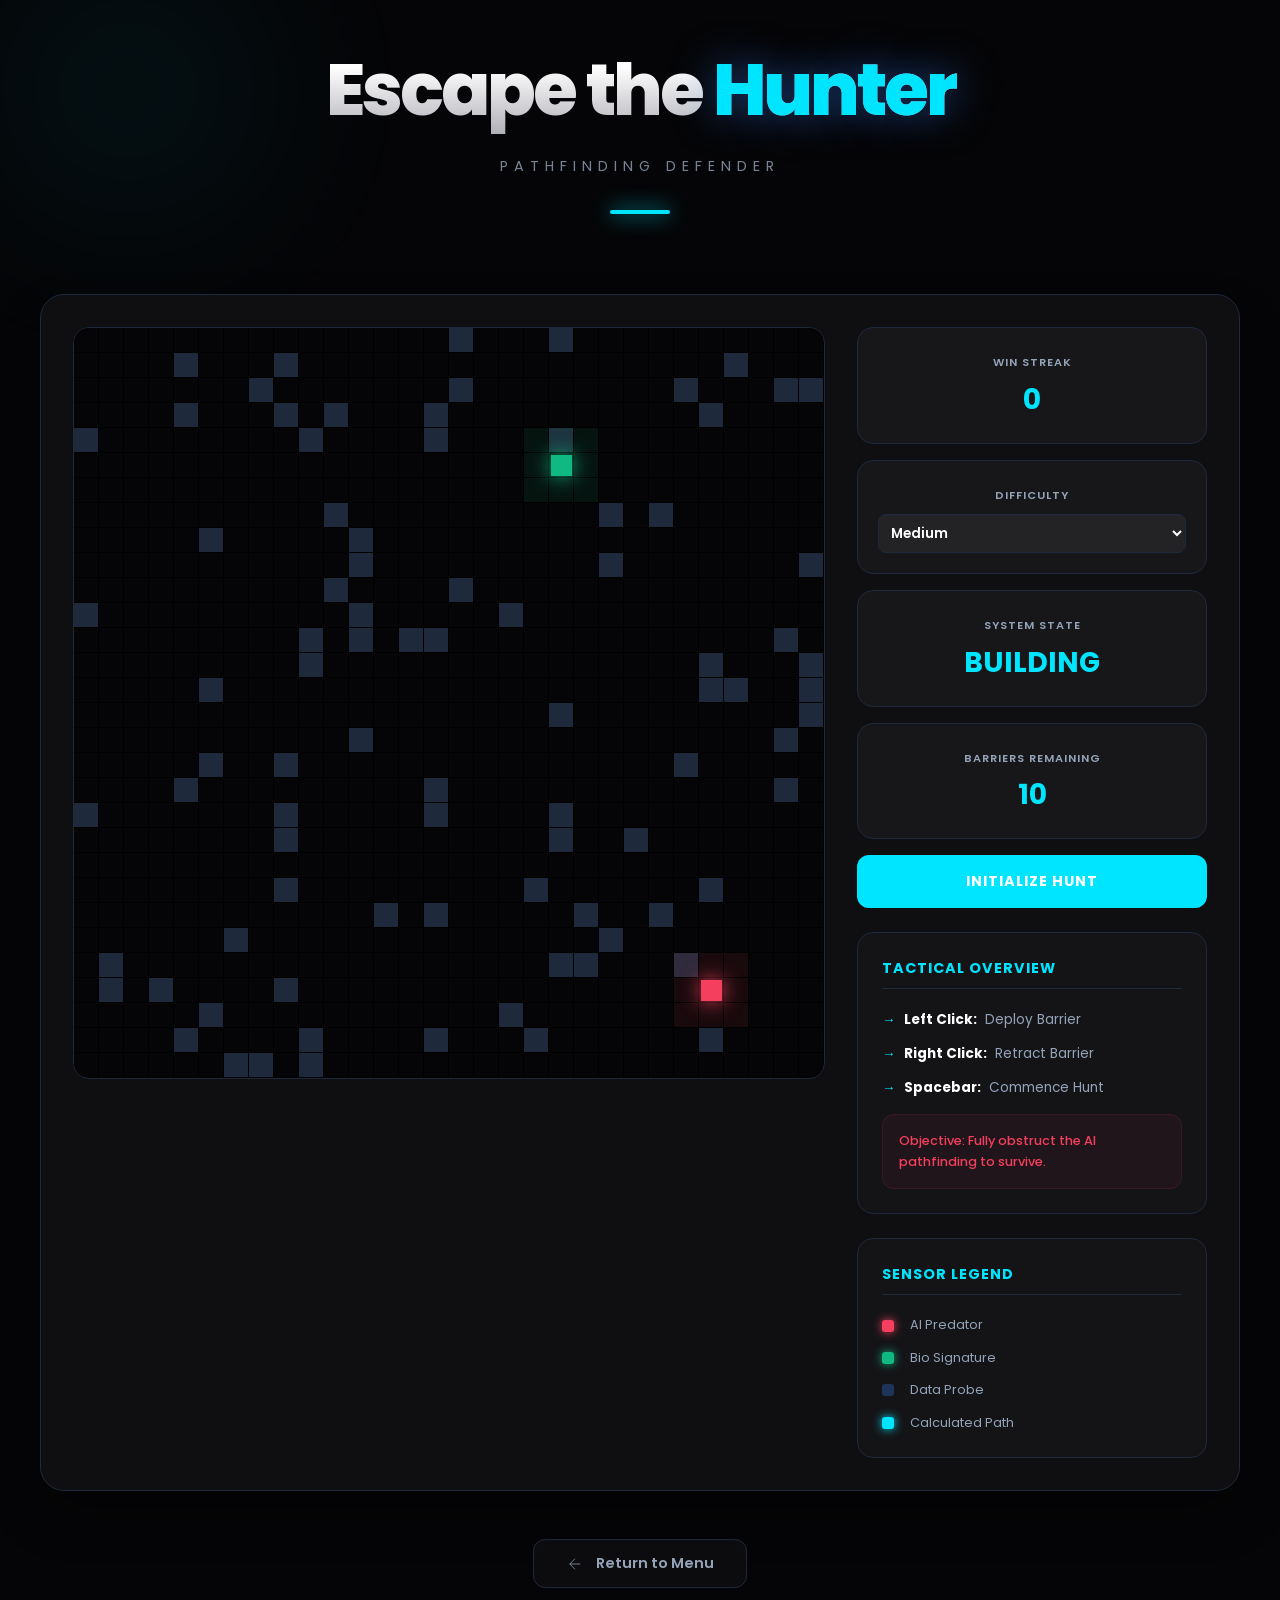
==== commit 0aa817fe: "rename" ====
--- a/escape-ai/index.html
+++ b/escape-ai/index.html
@@ -3,7 +3,7 @@
 <head>
     <meta charset="UTF-8">
     <meta name="viewport" content="width=device-width, initial-scale=1.0">
-    <title>AuAI | Escape the Hunter</title>
+    <title>ALAI | Escape the Hunter</title>
     <link rel="stylesheet" href="style.css">
     <link rel="preconnect" href="https://fonts.googleapis.com">
     <link rel="preconnect" href="https://fonts.gstatic.com" crossorigin>
--- a/escape-ai/style.css
+++ b/escape-ai/style.css
@@ -1,4 +1,4 @@
-/* AuAI Theme for Escape the Hunter */
+/* ALAI Theme for Escape the Hunter */
 :root {
     --bg-color: #050507;
     --panel-bg: #0f0f12;
